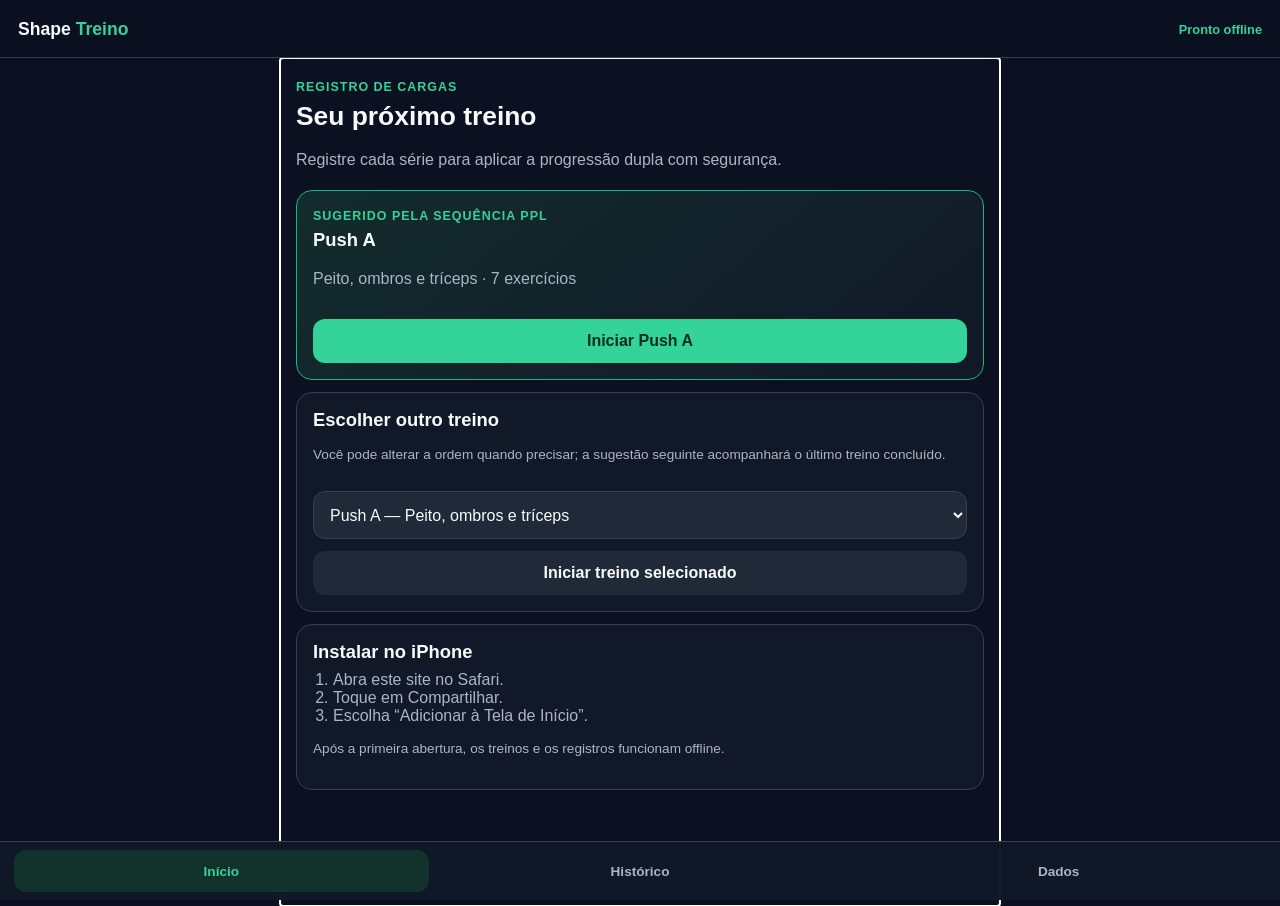
==== app/index.html @ 6bac8954 "Adiciona PWA de registro de treino" ====
<!doctype html>
<html lang="pt-BR">
  <head>
    <meta charset="utf-8">
    <meta name="viewport" content="width=device-width, initial-scale=1, viewport-fit=cover">
    <meta name="theme-color" content="#111827">
    <meta name="apple-mobile-web-app-capable" content="yes">
    <meta name="apple-mobile-web-app-status-bar-style" content="black-translucent">
    <meta name="apple-mobile-web-app-title" content="Shape">
    <link rel="manifest" href="./manifest.webmanifest">
    <link rel="apple-touch-icon" href="./icon.svg">
    <link rel="stylesheet" href="./styles.css">
    <title>Shape — Registro de treino</title>
  </head>
  <body>
    <header class="app-header">
      <a class="brand" href="./" aria-label="Início">Shape <span>Treino</span></a>
      <span id="connection-status" class="connection-status">Local</span>
    </header>
    <main id="app" tabindex="-1" aria-live="polite"></main>
    <div id="timer" class="timer is-hidden" role="status" aria-live="polite"></div>
    <div id="toast" class="toast is-hidden" role="status" aria-live="polite"></div>
    <nav class="bottom-nav" aria-label="Navegação principal">
      <button type="button" data-view="home">Início</button>
      <button type="button" data-view="history">Histórico</button>
      <button type="button" data-view="data">Dados</button>
    </nav>
    <script type="module" src="./app.mjs"></script>
  </body>
</html>
---- app/styles.css ----
:root {
  color-scheme: dark;
  --bg: #0b1120;
  --surface: #111827;
  --surface-2: #1f2937;
  --line: #334155;
  --text: #f8fafc;
  --muted: #aab6c8;
  --accent: #34d399;
  --accent-strong: #10b981;
  --danger: #fb7185;
  --warning: #fbbf24;
  font-family: -apple-system, BlinkMacSystemFont, "Segoe UI", sans-serif;
}

* { box-sizing: border-box; }
body { margin: 0; min-width: 320px; background: var(--bg); color: var(--text); }
button, input, select { font: inherit; }
button { min-height: 44px; border: 0; border-radius: 12px; cursor: pointer; }
button:focus-visible, input:focus-visible, select:focus-visible { outline: 3px solid #60a5fa; outline-offset: 2px; }

.app-header { position: sticky; top: 0; z-index: 5; display: flex; justify-content: space-between; align-items: center; min-height: 58px; padding: max(12px, env(safe-area-inset-top)) 18px 10px; border-bottom: 1px solid var(--line); background: rgba(11, 17, 32, .96); backdrop-filter: blur(12px); }
.brand { color: var(--text); font-size: 1.1rem; font-weight: 800; text-decoration: none; }
.brand span { color: var(--accent); }
.connection-status { color: var(--accent); font-size: .8rem; font-weight: 700; }
main { max-width: 720px; margin: 0 auto; padding: 20px 16px 104px; }
h1 { margin: 0 0 6px; font-size: 1.65rem; }
h2 { margin: 0; font-size: 1.15rem; }
h3 { margin: 0; font-size: 1rem; }
p { line-height: 1.5; }
.muted, .small { color: var(--muted); }
.small { font-size: .85rem; }
.eyebrow { margin: 0 0 4px; color: var(--accent); font-size: .78rem; font-weight: 800; letter-spacing: .08em; text-transform: uppercase; }
.screen-heading { margin-bottom: 18px; }
.card { margin: 12px 0; padding: 16px; border: 1px solid var(--line); border-radius: 16px; background: var(--surface); }
.card-accent { border-color: var(--accent-strong); background: linear-gradient(140deg, #132c2d, var(--surface)); }
.card-header, .row-between { display: flex; justify-content: space-between; gap: 12px; align-items: flex-start; }
.button { display: inline-flex; align-items: center; justify-content: center; width: 100%; margin-top: 12px; padding: 10px 14px; color: #052e23; font-weight: 800; background: var(--accent); }
.button.secondary { color: var(--text); background: var(--surface-2); }
.button.danger { color: #fff1f2; background: #9f1239; }
.button.small-button { width: auto; min-height: 38px; margin: 0; padding: 6px 10px; font-size: .82rem; }
.button-row { display: flex; gap: 8px; align-items: center; flex-wrap: wrap; margin-top: 12px; }
.button-row .button { flex: 1 1 140px; margin: 0; }
.session-picker { width: 100%; min-height: 48px; margin-top: 12px; padding: 0 12px; color: var(--text); border: 1px solid var(--line); border-radius: 12px; background: var(--surface-2); }
.bottom-nav { position: fixed; right: 0; bottom: 0; left: 0; z-index: 5; display: grid; grid-template-columns: repeat(3, 1fr); gap: 4px; padding: 8px 14px max(8px, env(safe-area-inset-bottom)); border-top: 1px solid var(--line); background: rgba(17, 24, 39, .98); }
.bottom-nav button { min-height: 42px; color: var(--muted); background: transparent; font-size: .85rem; font-weight: 700; }
.bottom-nav button.is-active { color: var(--accent); background: #12332c; }
.exercise-meta { display: flex; flex-wrap: wrap; gap: 6px; margin: 8px 0; }
.pill { padding: 4px 8px; border-radius: 999px; color: #dbeafe; background: #1e3a5f; font-size: .76rem; font-weight: 700; }
.pill.accent { color: #d1fae5; background: #14532d; }
.substitute, .previous { margin: 8px 0; color: var(--muted); font-size: .85rem; }
.previous { padding: 8px; border-left: 3px solid var(--accent-strong); background: #0f2530; }
.set-row { display: grid; grid-template-columns: 34px 1fr 1fr 70px 44px; gap: 7px; align-items: end; margin-top: 10px; padding-top: 10px; border-top: 1px solid #263244; }
.set-number { display: grid; place-items: center; min-height: 44px; color: var(--muted); font-size: .85rem; font-weight: 800; }
.field { min-width: 0; }
.field label { display: block; margin-bottom: 4px; color: var(--muted); font-size: .7rem; font-weight: 700; }
.field input { width: 100%; min-height: 44px; padding: 7px; color: var(--text); border: 1px solid var(--line); border-radius: 9px; background: #0f172a; text-align: center; }
.field input:disabled { opacity: .45; }
.set-row.is-complete { border-left: 3px solid var(--accent); padding-left: 5px; }
.set-row.is-complete .set-number { color: var(--accent); }
.set-action { min-height: 44px; padding: 0; color: #052e23; background: var(--accent); font-size: 1.1rem; font-weight: 900; }
.set-action.remove { color: #fff1f2; background: #9f1239; }
.workout-actions { position: sticky; bottom: 82px; z-index: 3; margin-top: 18px; padding: 10px; border: 1px solid var(--line); border-radius: 14px; background: rgba(17, 24, 39, .96); backdrop-filter: blur(10px); }
.timer { position: fixed; right: 16px; bottom: 82px; z-index: 7; padding: 12px 14px; border-radius: 12px; color: #052e23; background: var(--accent); box-shadow: 0 8px 30px #0008; font-weight: 900; }
.toast { position: fixed; right: 16px; bottom: 142px; left: 16px; z-index: 9; max-width: 480px; margin: auto; padding: 12px 14px; border-radius: 12px; background: #1e3a5f; box-shadow: 0 8px 30px #0008; }
.is-hidden { display: none; }
.history-list { list-style: none; padding: 0; margin: 0; }
.history-list li { margin-top: 10px; }
.history-button { width: 100%; padding: 12px; color: var(--text); text-align: left; background: var(--surface-2); }
.history-details { margin-top: 10px; }
.history-exercise { padding: 10px 0; border-top: 1px solid var(--line); }
.notice { padding: 12px; border-left: 3px solid var(--warning); border-radius: 8px; color: #fef3c7; background: #422006; }
.install-steps { margin: 8px 0 0; padding-left: 20px; color: var(--muted); }

@media (max-width: 410px) {
  main { padding-inline: 12px; }
  .set-row { grid-template-columns: 28px 1fr 1fr 62px 40px; gap: 5px; }
  .field input { padding-inline: 3px; }
}
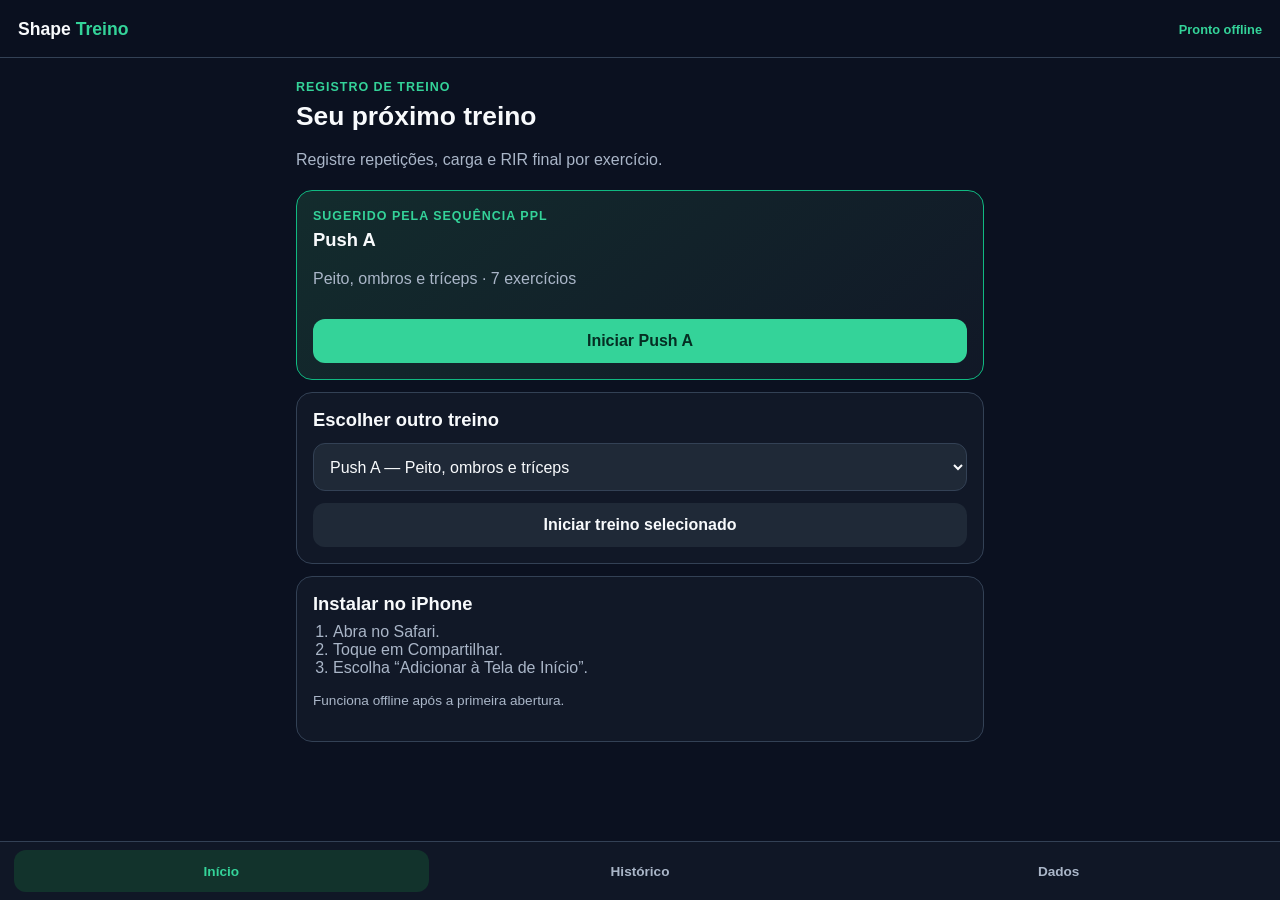
==== commit cdb3859c: "Improve workout logging interface" ====
--- a/app/index.html
+++ b/app/index.html
@@ -18,7 +18,6 @@
       <span id="connection-status" class="connection-status">Local</span>
     </header>
     <main id="app" tabindex="-1" aria-live="polite"></main>
-    <div id="timer" class="timer is-hidden" role="status" aria-live="polite"></div>
     <div id="toast" class="toast is-hidden" role="status" aria-live="polite"></div>
     <nav class="bottom-nav" aria-label="Navegação principal">
       <button type="button" data-view="home">Início</button>
--- a/app/styles.css
+++ b/app/styles.css
@@ -14,7 +14,7 @@
 }
 
 * { box-sizing: border-box; }
-body { margin: 0; min-width: 320px; background: var(--bg); color: var(--text); }
+body { display: flex; flex-direction: column; min-width: 320px; min-height: 100dvh; margin: 0; background: var(--bg); color: var(--text); }
 button, input, select { font: inherit; }
 button { min-height: 44px; border: 0; border-radius: 12px; cursor: pointer; }
 button:focus-visible, input:focus-visible, select:focus-visible { outline: 3px solid #60a5fa; outline-offset: 2px; }
@@ -23,7 +23,7 @@
 .brand { color: var(--text); font-size: 1.1rem; font-weight: 800; text-decoration: none; }
 .brand span { color: var(--accent); }
 .connection-status { color: var(--accent); font-size: .8rem; font-weight: 700; }
-main { max-width: 720px; margin: 0 auto; padding: 20px 16px 104px; }
+main { flex: 1; width: 100%; max-width: 720px; min-height: calc(100dvh - 58px); margin: 0 auto; padding: 20px 16px calc(104px + env(safe-area-inset-bottom)); }
 h1 { margin: 0 0 6px; font-size: 1.65rem; }
 h2 { margin: 0; font-size: 1.15rem; }
 h3 { margin: 0; font-size: 1rem; }
@@ -46,22 +46,23 @@
 .bottom-nav button { min-height: 42px; color: var(--muted); background: transparent; font-size: .85rem; font-weight: 700; }
 .bottom-nav button.is-active { color: var(--accent); background: #12332c; }
 .exercise-meta { display: flex; flex-wrap: wrap; gap: 6px; margin: 8px 0; }
+.exercise-card.is-complete { border-color: var(--accent-strong); }
+.exercise-form { display: grid; grid-template-columns: repeat(3, minmax(0, 1fr)); gap: 10px; margin-top: 12px; }
 .pill { padding: 4px 8px; border-radius: 999px; color: #dbeafe; background: #1e3a5f; font-size: .76rem; font-weight: 700; }
 .pill.accent { color: #d1fae5; background: #14532d; }
 .substitute, .previous { margin: 8px 0; color: var(--muted); font-size: .85rem; }
 .previous { padding: 8px; border-left: 3px solid var(--accent-strong); background: #0f2530; }
-.set-row { display: grid; grid-template-columns: 34px 1fr 1fr 70px 44px; gap: 7px; align-items: end; margin-top: 10px; padding-top: 10px; border-top: 1px solid #263244; }
-.set-number { display: grid; place-items: center; min-height: 44px; color: var(--muted); font-size: .85rem; font-weight: 800; }
 .field { min-width: 0; }
 .field label { display: block; margin-bottom: 4px; color: var(--muted); font-size: .7rem; font-weight: 700; }
 .field input { width: 100%; min-height: 44px; padding: 7px; color: var(--text); border: 1px solid var(--line); border-radius: 9px; background: #0f172a; text-align: center; }
 .field input:disabled { opacity: .45; }
-.set-row.is-complete { border-left: 3px solid var(--accent); padding-left: 5px; }
-.set-row.is-complete .set-number { color: var(--accent); }
-.set-action { min-height: 44px; padding: 0; color: #052e23; background: var(--accent); font-size: 1.1rem; font-weight: 900; }
-.set-action.remove { color: #fff1f2; background: #9f1239; }
-.workout-actions { position: sticky; bottom: 82px; z-index: 3; margin-top: 18px; padding: 10px; border: 1px solid var(--line); border-radius: 14px; background: rgba(17, 24, 39, .96); backdrop-filter: blur(10px); }
-.timer { position: fixed; right: 16px; bottom: 82px; z-index: 7; padding: 12px 14px; border-radius: 12px; color: #052e23; background: var(--accent); box-shadow: 0 8px 30px #0008; font-weight: 900; }
+.completed-exercises { margin: 18px 0; border: 1px solid var(--line); border-radius: 14px; background: var(--surface); }
+.completed-exercises summary { padding: 14px 16px; color: var(--accent); cursor: pointer; font-weight: 800; }
+.completed-exercises-content { padding: 0 12px 12px; }
+.completed-exercises-content .exercise-card { margin-bottom: 0; }
+.workout-actions { position: sticky; bottom: calc(82px + env(safe-area-inset-bottom)); z-index: 3; display: flex; justify-content: flex-end; gap: 10px; margin-top: 18px; padding: 10px; border: 1px solid var(--line); border-radius: 999px; background: rgba(17, 24, 39, .96); backdrop-filter: blur(10px); }
+.icon-button { display: grid; width: 48px; min-width: 48px; min-height: 48px; padding: 0; place-items: center; border-radius: 50%; color: #052e23; background: var(--accent); font-size: 1.35rem; font-weight: 900; }
+.icon-button.secondary { color: var(--text); background: var(--surface-2); }
 .toast { position: fixed; right: 16px; bottom: 142px; left: 16px; z-index: 9; max-width: 480px; margin: auto; padding: 12px 14px; border-radius: 12px; background: #1e3a5f; box-shadow: 0 8px 30px #0008; }
 .is-hidden { display: none; }
 .history-list { list-style: none; padding: 0; margin: 0; }
@@ -74,6 +75,6 @@
 
 @media (max-width: 410px) {
   main { padding-inline: 12px; }
-  .set-row { grid-template-columns: 28px 1fr 1fr 62px 40px; gap: 5px; }
+  .exercise-form { gap: 8px; }
   .field input { padding-inline: 3px; }
 }
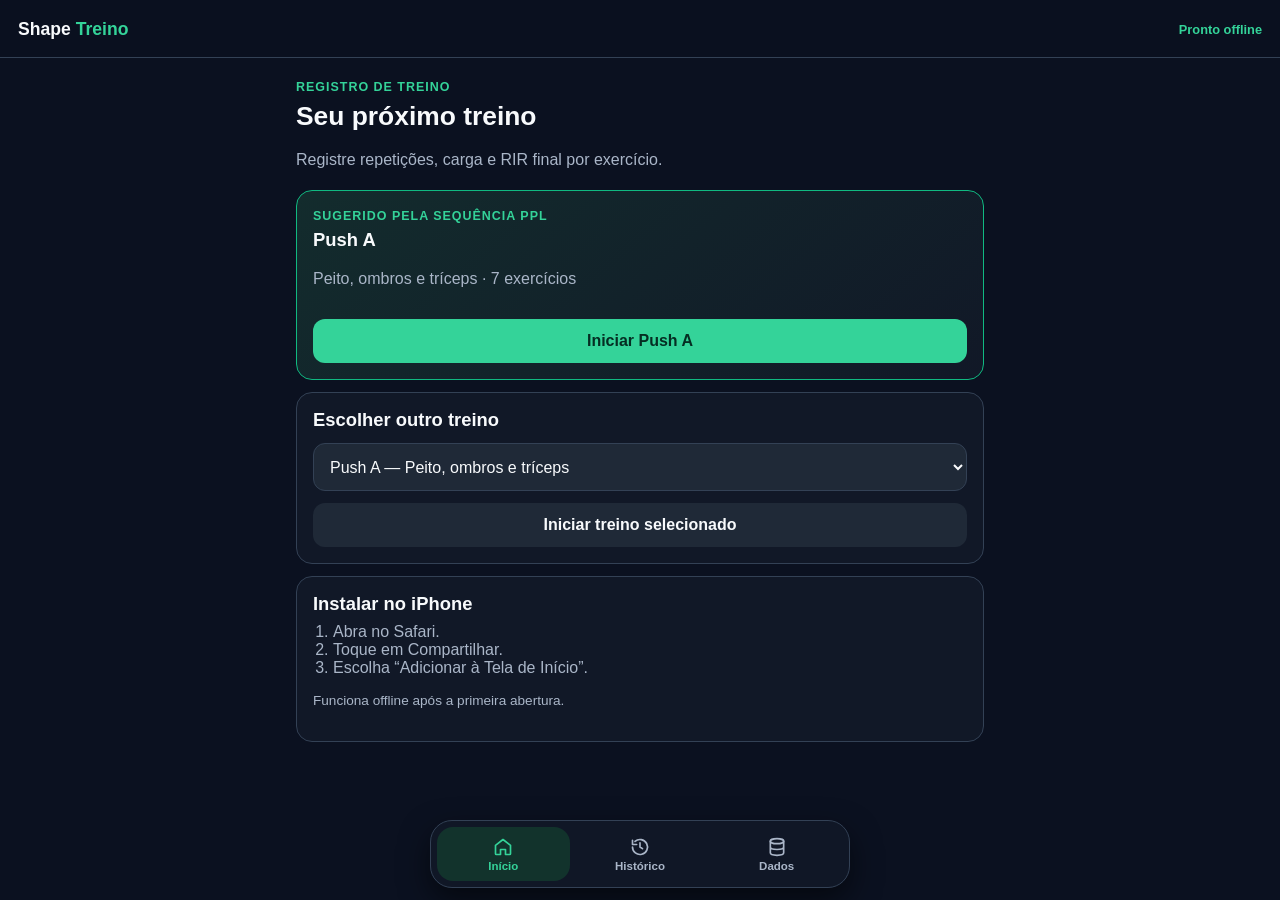
==== commit c504ce5b: "Refactor navigation buttons to include icons and improve styling in main layout" ====
--- a/app/index.html
+++ b/app/index.html
@@ -20,9 +20,9 @@
     <main id="app" tabindex="-1" aria-live="polite"></main>
     <div id="toast" class="toast is-hidden" role="status" aria-live="polite"></div>
     <nav class="bottom-nav" aria-label="Navegação principal">
-      <button type="button" data-view="home">Início</button>
-      <button type="button" data-view="history">Histórico</button>
-      <button type="button" data-view="data">Dados</button>
+      <button type="button" data-view="home"><svg class="nav-icon" viewBox="0 0 24 24" aria-hidden="true"><path d="m3 10 9-7 9 7v10a1 1 0 0 1-1 1h-5v-6H9v6H4a1 1 0 0 1-1-1z"/></svg><span>Início</span></button>
+      <button type="button" data-view="history"><svg class="nav-icon" viewBox="0 0 24 24" aria-hidden="true"><path d="M3 12a9 9 0 1 0 3-6.7M3 4v5h5M12 7v5l3 2"/></svg><span>Histórico</span></button>
+      <button type="button" data-view="data"><svg class="nav-icon" viewBox="0 0 24 24" aria-hidden="true"><ellipse cx="12" cy="5" rx="8" ry="3"/><path d="M4 5v7c0 1.7 3.6 3 8 3s8-1.3 8-3V5M4 12v7c0 1.7 3.6 3 8 3s8-1.3 8-3v-7"/></svg><span>Dados</span></button>
     </nav>
     <script type="module" src="./app.mjs"></script>
   </body>
--- a/app/styles.css
+++ b/app/styles.css
@@ -23,7 +23,7 @@
 .brand { color: var(--text); font-size: 1.1rem; font-weight: 800; text-decoration: none; }
 .brand span { color: var(--accent); }
 .connection-status { color: var(--accent); font-size: .8rem; font-weight: 700; }
-main { flex: 1; width: 100%; max-width: 720px; min-height: calc(100dvh - 58px); margin: 0 auto; padding: 20px 16px calc(104px + env(safe-area-inset-bottom)); }
+main { flex: 1; width: 100%; max-width: 720px; min-height: calc(100dvh - 58px); margin: 0 auto; padding: 20px 16px calc(124px + env(safe-area-inset-bottom)); }
 h1 { margin: 0 0 6px; font-size: 1.65rem; }
 h2 { margin: 0; font-size: 1.15rem; }
 h3 { margin: 0; font-size: 1rem; }
@@ -42,8 +42,9 @@
 .button-row { display: flex; gap: 8px; align-items: center; flex-wrap: wrap; margin-top: 12px; }
 .button-row .button { flex: 1 1 140px; margin: 0; }
 .session-picker { width: 100%; min-height: 48px; margin-top: 12px; padding: 0 12px; color: var(--text); border: 1px solid var(--line); border-radius: 12px; background: var(--surface-2); }
-.bottom-nav { position: fixed; right: 0; bottom: 0; left: 0; z-index: 5; display: grid; grid-template-columns: repeat(3, 1fr); gap: 4px; padding: 8px 14px max(8px, env(safe-area-inset-bottom)); border-top: 1px solid var(--line); background: rgba(17, 24, 39, .98); }
-.bottom-nav button { min-height: 42px; color: var(--muted); background: transparent; font-size: .85rem; font-weight: 700; }
+.bottom-nav { position: fixed; bottom: max(12px, env(safe-area-inset-bottom)); left: 50%; z-index: 5; display: grid; grid-template-columns: repeat(3, 1fr); gap: 4px; width: min(calc(100% - 28px), 420px); padding: 6px; border: 1px solid var(--line); border-radius: 22px; background: rgba(17, 24, 39, .96); box-shadow: 0 12px 30px #0008; backdrop-filter: blur(12px); transform: translateX(-50%); }
+.bottom-nav button { display: flex; flex-direction: column; align-items: center; justify-content: center; gap: 3px; min-height: 54px; padding: 5px; border-radius: 16px; color: var(--muted); background: transparent; font-size: .72rem; font-weight: 700; }
+.bottom-nav .nav-icon { width: 20px; height: 20px; fill: none; stroke: currentColor; stroke-linecap: round; stroke-linejoin: round; stroke-width: 2; }
 .bottom-nav button.is-active { color: var(--accent); background: #12332c; }
 .exercise-meta { display: flex; flex-wrap: wrap; gap: 6px; margin: 8px 0; }
 .exercise-card.is-complete { border-color: var(--accent-strong); }
@@ -60,10 +61,15 @@
 .completed-exercises summary { padding: 14px 16px; color: var(--accent); cursor: pointer; font-weight: 800; }
 .completed-exercises-content { padding: 0 12px 12px; }
 .completed-exercises-content .exercise-card { margin-bottom: 0; }
-.workout-actions { position: sticky; bottom: calc(82px + env(safe-area-inset-bottom)); z-index: 3; display: flex; justify-content: flex-end; gap: 10px; margin-top: 18px; padding: 10px; border: 1px solid var(--line); border-radius: 999px; background: rgba(17, 24, 39, .96); backdrop-filter: blur(10px); }
-.icon-button { display: grid; width: 48px; min-width: 48px; min-height: 48px; padding: 0; place-items: center; border-radius: 50%; color: #052e23; background: var(--accent); font-size: 1.35rem; font-weight: 900; }
-.icon-button.secondary { color: var(--text); background: var(--surface-2); }
-.toast { position: fixed; right: 16px; bottom: 142px; left: 16px; z-index: 9; max-width: 480px; margin: auto; padding: 12px 14px; border-radius: 12px; background: #1e3a5f; box-shadow: 0 8px 30px #0008; }
+.workout-actions { position: sticky; bottom: calc(98px + env(safe-area-inset-bottom)); z-index: 3; display: flex; justify-content: flex-end; margin-top: 18px; padding: 10px 0; pointer-events: none; }
+.workout-actions-wrap { position: relative; pointer-events: auto; }
+.workout-actions-toggle { display: grid; width: 48px; min-width: 48px; min-height: 48px; padding: 0; place-items: center; border-radius: 50%; color: #052e23; background: var(--accent); font-size: 1.6rem; font-weight: 900; }
+.workout-actions-toggle[aria-expanded="true"] { color: var(--text); background: var(--surface-2); }
+.workout-action-menu { position: absolute; right: 0; bottom: 58px; display: grid; gap: 8px; width: 220px; padding: 8px; border: 1px solid var(--line); border-radius: 16px; background: var(--surface); box-shadow: 0 14px 32px #0008; }
+.workout-action-menu[hidden] { display: none; }
+.workout-action-menu-button { display: flex; align-items: center; gap: 10px; width: 100%; min-height: 44px; padding: 10px 12px; border-radius: 11px; color: var(--text); background: var(--surface-2); font-size: .9rem; font-weight: 800; text-align: left; }
+.workout-action-menu-button.is-save { color: #052e23; background: var(--accent); }
+.toast { position: fixed; right: 16px; bottom: calc(104px + env(safe-area-inset-bottom)); left: 16px; z-index: 9; max-width: 480px; margin: auto; padding: 12px 14px; border-radius: 12px; background: #1e3a5f; box-shadow: 0 8px 30px #0008; }
 .is-hidden { display: none; }
 .history-list { list-style: none; padding: 0; margin: 0; }
 .history-list li { margin-top: 10px; }
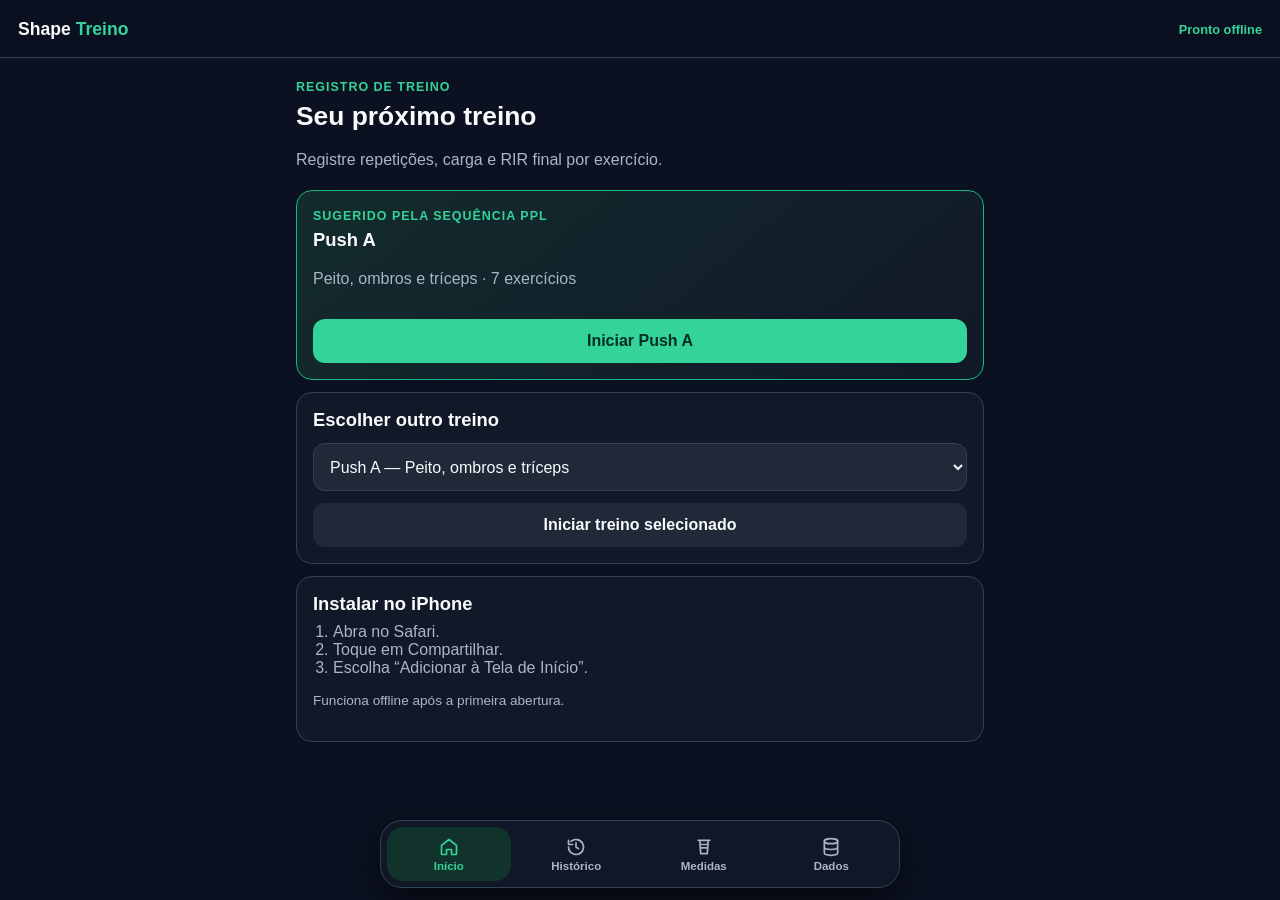
==== commit 9c00d995: "Implement measurements tracking feature with CRUD operations and UI updates" ====
--- a/app/index.html
+++ b/app/index.html
@@ -22,6 +22,7 @@
     <nav class="bottom-nav" aria-label="Navegação principal">
       <button type="button" data-view="home"><svg class="nav-icon" viewBox="0 0 24 24" aria-hidden="true"><path d="m3 10 9-7 9 7v10a1 1 0 0 1-1 1h-5v-6H9v6H4a1 1 0 0 1-1-1z"/></svg><span>Início</span></button>
       <button type="button" data-view="history"><svg class="nav-icon" viewBox="0 0 24 24" aria-hidden="true"><path d="M3 12a9 9 0 1 0 3-6.7M3 4v5h5M12 7v5l3 2"/></svg><span>Histórico</span></button>
+      <button type="button" data-view="measurements"><svg class="nav-icon" viewBox="0 0 24 24" aria-hidden="true"><path d="M5 4h14M7 4l1 16h8l1-16M9 9h6M9 13h6"/></svg><span>Medidas</span></button>
       <button type="button" data-view="data"><svg class="nav-icon" viewBox="0 0 24 24" aria-hidden="true"><ellipse cx="12" cy="5" rx="8" ry="3"/><path d="M4 5v7c0 1.7 3.6 3 8 3s8-1.3 8-3V5M4 12v7c0 1.7 3.6 3 8 3s8-1.3 8-3v-7"/></svg><span>Dados</span></button>
     </nav>
     <script type="module" src="./app.mjs"></script>
--- a/app/styles.css
+++ b/app/styles.css
@@ -42,7 +42,7 @@
 .button-row { display: flex; gap: 8px; align-items: center; flex-wrap: wrap; margin-top: 12px; }
 .button-row .button { flex: 1 1 140px; margin: 0; }
 .session-picker { width: 100%; min-height: 48px; margin-top: 12px; padding: 0 12px; color: var(--text); border: 1px solid var(--line); border-radius: 12px; background: var(--surface-2); }
-.bottom-nav { position: fixed; bottom: max(12px, env(safe-area-inset-bottom)); left: 50%; z-index: 5; display: grid; grid-template-columns: repeat(3, 1fr); gap: 4px; width: min(calc(100% - 28px), 420px); padding: 6px; border: 1px solid var(--line); border-radius: 22px; background: rgba(17, 24, 39, .96); box-shadow: 0 12px 30px #0008; backdrop-filter: blur(12px); transform: translateX(-50%); }
+.bottom-nav { position: fixed; bottom: max(12px, env(safe-area-inset-bottom)); left: 50%; z-index: 5; display: grid; grid-template-columns: repeat(4, 1fr); gap: 4px; width: min(calc(100% - 28px), 520px); padding: 6px; border: 1px solid var(--line); border-radius: 22px; background: rgba(17, 24, 39, .96); box-shadow: 0 12px 30px #0008; backdrop-filter: blur(12px); transform: translateX(-50%); }
 .bottom-nav button { display: flex; flex-direction: column; align-items: center; justify-content: center; gap: 3px; min-height: 54px; padding: 5px; border-radius: 16px; color: var(--muted); background: transparent; font-size: .72rem; font-weight: 700; }
 .bottom-nav .nav-icon { width: 20px; height: 20px; fill: none; stroke: currentColor; stroke-linecap: round; stroke-linejoin: round; stroke-width: 2; }
 .bottom-nav button.is-active { color: var(--accent); background: #12332c; }
@@ -76,11 +76,21 @@
 .history-button { width: 100%; padding: 12px; color: var(--text); text-align: left; background: var(--surface-2); }
 .history-details { margin-top: 10px; }
 .history-exercise { padding: 10px 0; border-top: 1px solid var(--line); }
+.measurement-summary { display: grid; grid-template-columns: repeat(2, minmax(0, 1fr)); gap: 10px; }
+.measurement-summary .card { margin: 0; }
+.measurement-summary strong { display: block; font-size: 1.1rem; }
+.measurement-summary p { margin: 0; }
+.measurement-form { display: grid; grid-template-columns: repeat(3, minmax(0, 1fr)); gap: 10px; margin-top: 12px; }
+.measurement-record { display: flex; justify-content: space-between; gap: 12px; align-items: center; }
+.measurement-record .button-row { justify-content: flex-end; margin: 0; }
 .notice { padding: 12px; border-left: 3px solid var(--warning); border-radius: 8px; color: #fef3c7; background: #422006; }
 .install-steps { margin: 8px 0 0; padding-left: 20px; color: var(--muted); }
 
 @media (max-width: 410px) {
   main { padding-inline: 12px; }
   .exercise-form { gap: 8px; }
+  .measurement-form { grid-template-columns: 1fr; gap: 8px; }
+  .measurement-record { align-items: flex-start; flex-direction: column; }
+  .measurement-record .button-row { width: 100%; }
   .field input { padding-inline: 3px; }
 }
